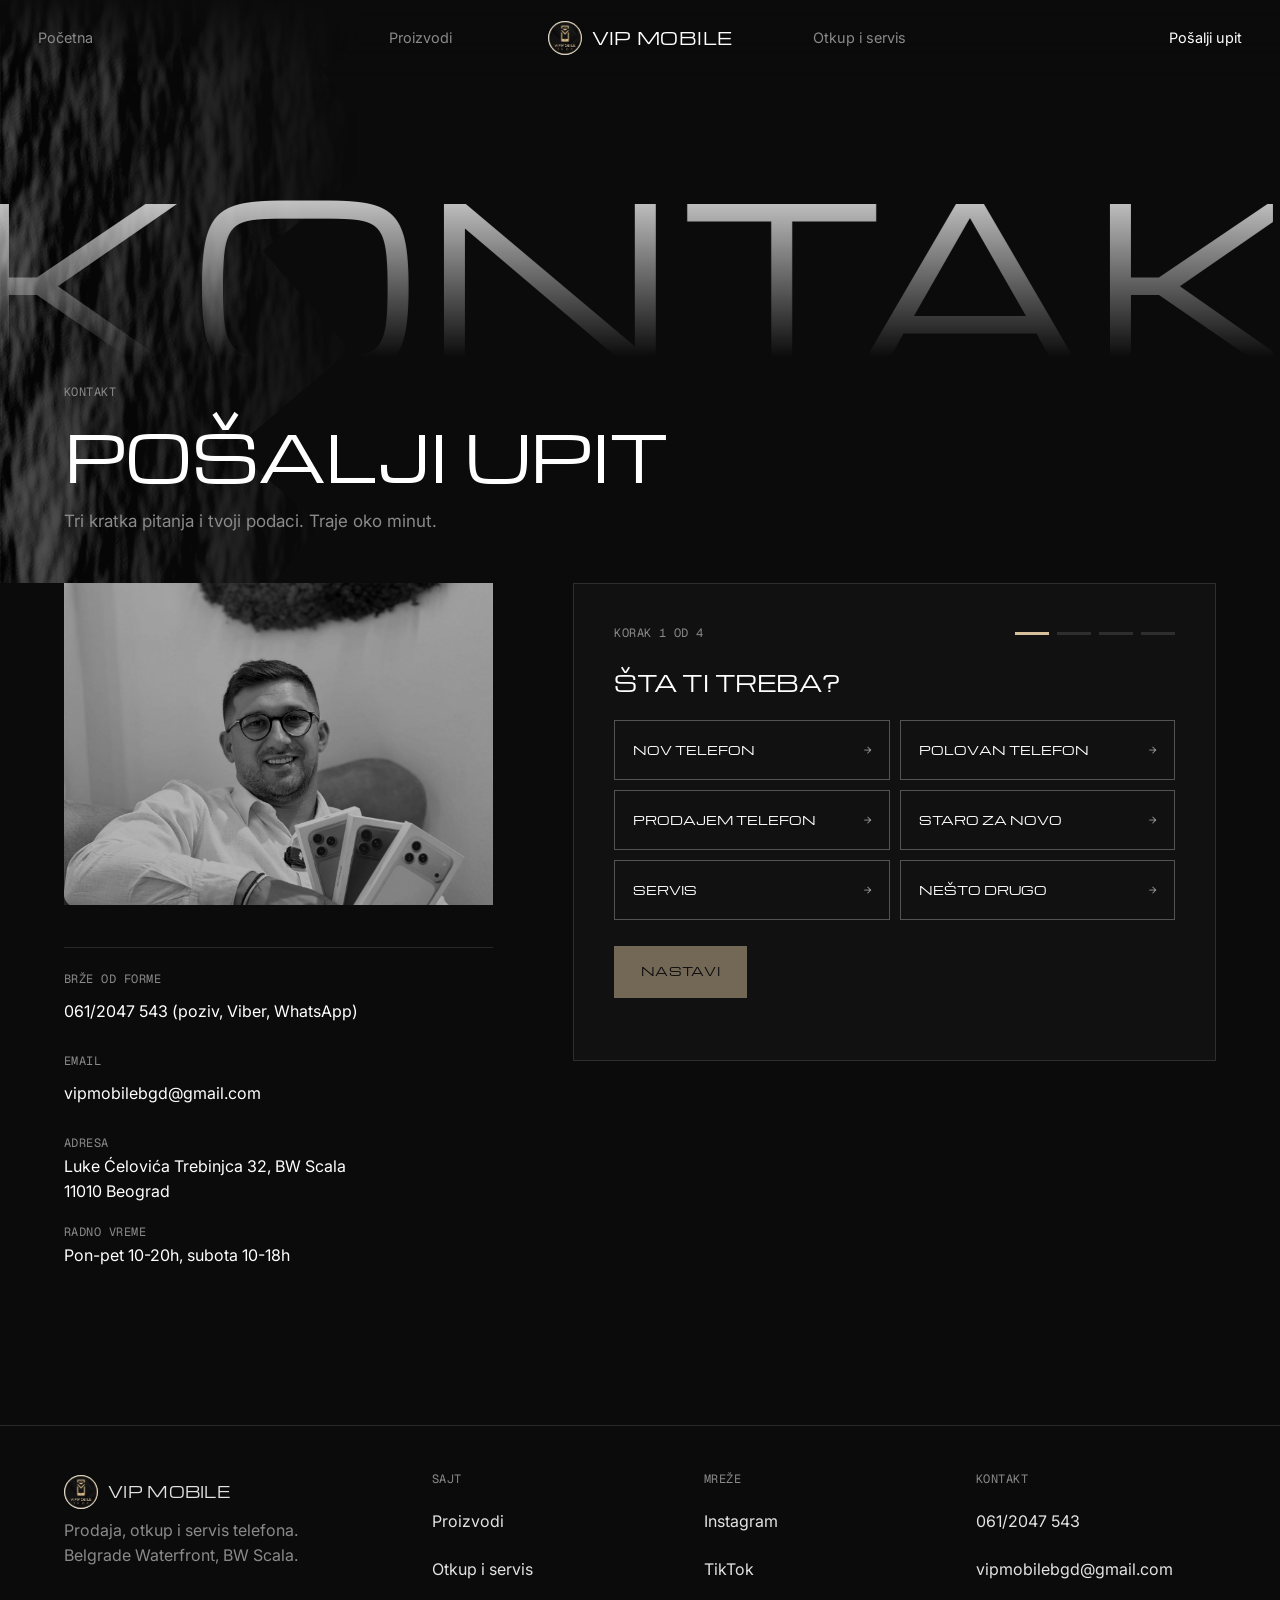
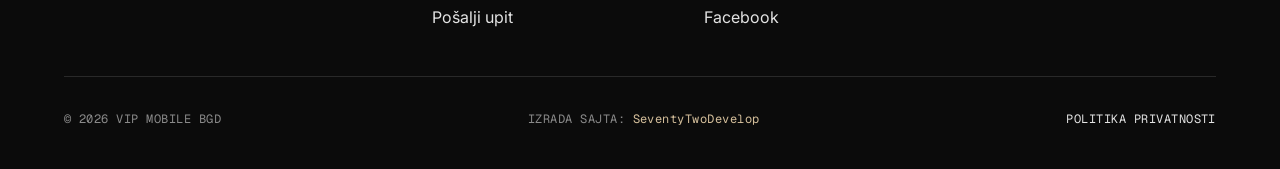
==== contact.html @ 09aeb399 "VIP Mobile BGD: demo sajt (pocetna, proizvodi, kontakt, privatnost)" ====
<!DOCTYPE html>
<html lang="sr-Latn">
<head>
  <meta charset="utf-8">
  <meta name="viewport" content="width=device-width, initial-scale=1.0">
  <title>Kontakt i upit za telefon | VIP Mobile Beograd</title>
  <meta name="description" content="Pošalji upit za kupovinu, otkup ili servis telefona u četiri kratka koraka, ili pozovi VIP Mobile na 061/2047 543. Luke Ćelovića Trebinjca 32, BW Scala.">
  <!-- Domen je privremen: zameni ga pravim domenom pre objave sajta -->
  <link rel="canonical" href="https://www.vipmobilebgd.rs/contact.html">
  <meta name="theme-color" content="#0b0b0b">
  <link rel="icon" href="images/logo.jpg">
  <link rel="preconnect" href="https://fonts.googleapis.com">
  <link rel="preconnect" href="https://fonts.gstatic.com" crossorigin>
  <link href="https://fonts.googleapis.com/css2?family=Geist+Mono&family=Inter&family=Michroma&display=swap" rel="stylesheet">
  <link rel="stylesheet" href="styles.css">
</head>
<body>
  <a class="skip" href="#sadrzaj">Preskoči na sadržaj</a>

  <header class="nav">
    <div class="nav__inner">
      <a class="nav__logo" href="index.html" aria-label="VIP Mobile, početna">
        <img src="images/logo.jpg" alt="" width="34" height="34">VIP MOBILE
      </a>
      <nav class="nav__links" aria-label="Glavna navigacija">
        <a href="index.html">Početna</a>
        <a href="proizvodi.html">Proizvodi</a>
        <a href="index.html#usluge">Otkup i servis</a>
        <a href="contact.html" aria-current="page">Pošalji upit</a>
      </nav>
      <button class="nav__toggle" type="button" aria-expanded="false" aria-controls="menu" aria-label="Otvori meni">
        <span></span><span></span><span></span>
      </button>
    </div>
  </header>

  <nav class="menu" id="menu" aria-label="Mobilni meni">
    <a href="index.html">Početna</a>
    <a href="proizvodi.html">Proizvodi</a>
    <a href="index.html#usluge">Otkup i servis</a>
    <a href="index.html#poseta">Gde smo</a>
    <a href="contact.html">Pošalji upit</a>
    <div class="menu__foot">
      <span class="mono">Pon-pet 10-20h, sub 10-18h</span>
      <a class="btn btn--gold" href="tel:+381612047543">Pozovi 061/2047 543</a>
    </div>
  </nav>

  <main id="sadrzaj">
    <section class="page-head">
      <div class="rock rock--l" data-rock="27"></div>
      <div class="ghost" data-drift="0.04" aria-hidden="true">Kontakt</div>
      <div class="wrap page-head__body">
        <p class="mono">Kontakt</p>
        <h1 class="display h-xl">Pošalji upit</h1>
        <p class="lead dim">Tri kratka pitanja i tvoji podaci. Traje oko minut.</p>
      </div>
    </section>

    <div class="wrap contact">
      <aside class="contact__side">
        <div class="contact__img">
          <img src="images/vlasnik-telefoni-kauc.jpg" alt="Vlasnik radnje VIP Mobile drži tri iPhone telefona u narandžastoj, plavoj i srebrnoj boji" width="1350" height="1800">
        </div>
        <dl class="facts" style="grid-template-columns:1fr">
          <div><dt class="mono">Brže od forme</dt><dd><a href="tel:+381612047543">061/2047 543</a> (poziv, Viber, WhatsApp)</dd></div>
          <div><dt class="mono">Email</dt><dd><a href="mailto:vipmobilebgd@gmail.com">vipmobilebgd@gmail.com</a></dd></div>
          <div><dt class="mono">Adresa</dt><dd>Luke Ćelovića Trebinjca 32, BW Scala<br>11010 Beograd</dd></div>
          <div><dt class="mono">Radno vreme</dt><dd>Pon-pet 10-20h, subota 10-18h</dd></div>
        </dl>
      </aside>

      <section class="wizard" aria-labelledby="upit-naslov">
        <h2 class="sr-only" id="upit-naslov">Forma za upit</h2>
        <div class="wizard__top">
          <span class="mono" data-step-count aria-live="polite">Korak 1 od 4</span>
          <ol class="dots" aria-hidden="true"><li></li><li></li><li></li><li></li></ol>
        </div>

        <form novalidate>
          <fieldset class="wstep is-active">
            <legend class="display h-md">Šta ti treba?</legend>
            <input type="hidden" name="service" value="">
            <div class="choices choices--2">
              <button class="choice" type="button" data-value="Kupovina novog telefona" aria-pressed="false">Nov telefon</button>
              <button class="choice" type="button" data-value="Kupovina polovnog telefona" aria-pressed="false">Polovan telefon</button>
              <button class="choice" type="button" data-value="Otkup telefona" aria-pressed="false">Prodajem telefon</button>
              <button class="choice" type="button" data-value="Zamena staro za novo" aria-pressed="false">Staro za novo</button>
              <button class="choice" type="button" data-value="Servis telefona" aria-pressed="false">Servis</button>
              <button class="choice" type="button" data-value="Drugo pitanje" aria-pressed="false">Nešto drugo</button>
            </div>
          </fieldset>

          <fieldset class="wstep">
            <legend class="display h-md">Koji telefon je u pitanju?</legend>
            <div class="field">
              <label for="model">Model ili budžet</label>
              <input id="model" name="model" type="text" maxlength="80" autocomplete="off" placeholder="npr. iPhone 18 Pro ili budžet 350 €">
            </div>
            <p class="dim">Ako nisi siguran, ostavi prazno i idi dalje.</p>
          </fieldset>

          <fieldset class="wstep">
            <legend class="display h-md">Kada ti treba?</legend>
            <input type="hidden" name="timing" value="">
            <div class="choices">
              <button class="choice" type="button" data-value="Danas ili sutra" aria-pressed="false">Danas ili sutra</button>
              <button class="choice" type="button" data-value="Ove nedelje" aria-pressed="false">Ove nedelje</button>
              <button class="choice" type="button" data-value="Samo se raspitujem" aria-pressed="false">Samo se raspitujem</button>
            </div>
          </fieldset>

          <fieldset class="wstep">
            <legend class="display h-md">Kako da ti se javimo?</legend>
            <div class="field">
              <label for="name">Ime</label>
              <input id="name" name="name" type="text" autocomplete="name" required>
              <span class="err" role="alert"></span>
            </div>
            <div class="field">
              <label for="phone">Telefon</label>
              <input id="phone" name="phone" type="tel" autocomplete="tel" inputmode="tel" required>
              <span class="err" role="alert"></span>
            </div>
            <div class="field">
              <label for="email">Email</label>
              <input id="email" name="email" type="email" autocomplete="email" required>
              <span class="err" role="alert"></span>
            </div>
            <div class="field">
              <label for="message">Poruka (nije obavezno)</label>
              <textarea id="message" name="message" maxlength="1000"></textarea>
            </div>
            <div class="hp" aria-hidden="true">
              <label for="website">Ne popunjavaj ovo polje</label>
              <input id="website" name="website" type="text" tabindex="-1" autocomplete="off">
            </div>
            <p class="dim">Podatke koristimo samo da ti odgovorimo. <a href="privacy.html">Politika privatnosti</a></p>
          </fieldset>

          <div class="wizard__nav">
            <button class="btn btn--line" type="button" data-back hidden>Nazad</button>
            <button class="btn btn--gold" type="button" data-next>Nastavi</button>
            <button class="btn btn--gold" type="submit" data-submit hidden>Pošalji upit</button>
          </div>
          <p class="wizard__msg" role="alert"></p>
        </form>

        <div class="wizard__done" tabindex="-1">
          <p class="mono mono--gold">Poslato</p>
          <p class="display h-md">Upit je stigao.</p>
          <p class="dim">Javljamo ti se u radno vreme, od ponedeljka do petka od 10 do 20h i subotom od 10 do 18h. Ako je hitno, pozovi 061/2047 543.</p>
          <a class="btn btn--line" href="proizvodi.html">Vrati se na ponudu</a>
        </div>
      </section>
    </div>
  </main>

  <footer class="footer">
    <div class="wrap">
      <div class="footer__grid">
        <div class="footer__col">
          <a class="nav__logo" href="index.html"><img src="images/logo.jpg" alt="" width="34" height="34">VIP MOBILE</a>
          <p class="dim">Prodaja, otkup i servis telefona.<br>Belgrade Waterfront, BW Scala.</p>
        </div>
        <div class="footer__col">
          <p class="mono">Sajt</p>
          <a href="proizvodi.html">Proizvodi</a>
          <a href="index.html#usluge">Otkup i servis</a>
          <a href="contact.html">Pošalji upit</a>
        </div>
        <div class="footer__col">
          <p class="mono">Mreže</p>
          <a href="https://www.instagram.com/vipmobile_bgd/" target="_blank" rel="noopener">Instagram</a>
          <a href="https://www.tiktok.com/@vip_mobile_bgd" target="_blank" rel="noopener">TikTok</a>
          <a href="https://www.facebook.com/p/VIP-Mobile-BGD-100093130002308/" target="_blank" rel="noopener">Facebook</a>
        </div>
        <div class="footer__col">
          <p class="mono">Kontakt</p>
          <a href="tel:+381612047543">061/2047 543</a>
          <a href="mailto:vipmobilebgd@gmail.com">vipmobilebgd@gmail.com</a>
        </div>
      </div>
      <div class="footer__bottom">
        <span class="mono">&copy; <span data-year>2026</span> VIP Mobile BGD</span>
        <span class="mono footer__credit">Izrada sajta: <a href="https://www.instagram.com/seventytwodevelop/" target="_blank" rel="noopener"><strong>SeventyTwoDevelop</strong></a></span>
        <a class="mono" href="privacy.html">Politika privatnosti</a>
      </div>
    </div>
  </footer>

  <script src="main.js"></script>
</body>
</html>
---- styles.css ----
/* VIP Mobile BGD
   Dizajn po uzoru na Stryde (crna podloga, široka tehno tipografija, mono oznake).
   Mobile-first: osnovni stilovi su za telefon, desktop u @media (min-width: 768px). */

:root {
  --bg: #0b0b0b;
  --bg-raise: #111111;
  --ink: #e3e3e3;
  --white: #ffffff;
  --mute: #8a8a8a;
  --line: rgba(255, 255, 255, 0.12);
  --line-strong: rgba(255, 255, 255, 0.28);
  --gold: #d6c09c; /* zlatna sa logoa, jedina CTA boja */

  --font-display: "Michroma", "Eurostile", "Arial Black", sans-serif;
  --font-body: "Inter", system-ui, -apple-system, "Segoe UI", sans-serif;
  --font-mono: "Geist Mono", ui-monospace, "SFMono-Regular", Menlo, monospace;

  --wrap: min(1160px, 90%);
  --section: 80px;
  --nav-h: 64px;
  --ease: cubic-bezier(0.22, 1, 0.36, 1);
}

*,
*::before,
*::after { box-sizing: border-box; }

html { scroll-behavior: smooth; -webkit-text-size-adjust: 100%; }

body {
  margin: 0;
  background: var(--bg);
  color: var(--ink);
  font-family: var(--font-body);
  font-size: 16px;
  line-height: 1.6;
  overflow-x: hidden;
  -webkit-font-smoothing: antialiased;
}

[hidden] { display: none !important; }
img, svg { max-width: 100%; display: block; }
a { color: inherit; }
ul, ol { margin: 0; padding: 0; list-style: none; }
h1, h2, h3, p { margin: 0; }
button { font: inherit; color: inherit; }

::selection { background: var(--gold); color: var(--bg); }

:focus-visible { outline: 2px solid var(--gold); outline-offset: 3px; }

.wrap { width: var(--wrap); margin-inline: auto; }

.sr-only {
  position: absolute; width: 1px; height: 1px; overflow: hidden;
  clip: rect(0 0 0 0); white-space: nowrap;
}

.skip {
  position: absolute; left: 12px; top: -80px; z-index: 200;
  background: var(--gold); color: var(--bg); padding: 12px 16px; text-decoration: none;
}
.skip:focus { top: 12px; }

/* ---------- Tipografija ---------- */

.display {
  font-family: var(--font-display);
  font-weight: 400;
  text-transform: uppercase;
  color: var(--white);
  line-height: 1.12;
  letter-spacing: -0.01em;
}

.h-xl { font-size: clamp(1.7rem, 5.4vw, 4rem); }
.h-lg { font-size: clamp(1.45rem, 3.6vw, 2.7rem); }
.h-md { font-size: clamp(1.05rem, 1.9vw, 1.4rem); line-height: 1.3; }
.h-sm { font-size: 0.95rem; line-height: 1.35; }

.mono {
  font-family: var(--font-mono);
  font-size: 0.75rem;
  line-height: 1.5;
  letter-spacing: 0.04em;
  text-transform: uppercase;
  color: var(--mute);
}
.mono--ink { color: var(--ink); }
.mono--gold { color: var(--gold); }

.lead { font-size: 1.0625rem; color: var(--ink); max-width: 46ch; }
.dim { color: var(--mute); }

/* Ogromna reč u pozadini sekcije */
.ghost {
  font-family: var(--font-display);
  font-size: clamp(3.4rem, 17.5vw, 15.5rem);
  line-height: 0.9;
  text-transform: uppercase;
  white-space: nowrap;
  color: transparent;
  background: linear-gradient(180deg, #e3e3e3 0%, rgba(227, 227, 227, 0.5) 45%, rgba(227, 227, 227, 0) 92%);
  -webkit-background-clip: text;
  background-clip: text;
  user-select: none;
  pointer-events: none;
  will-change: transform;
}

/* ---------- Dugmad ---------- */

.btn {
  display: inline-flex; align-items: center; justify-content: center; gap: 14px;
  min-height: 52px; padding: 0 26px;
  font-family: var(--font-display); font-size: 0.72rem; text-transform: uppercase; letter-spacing: 0.02em;
  text-decoration: none; border: 1px solid transparent; border-radius: 0; cursor: pointer;
  transition: background-color 0.25s, color 0.25s, border-color 0.25s;
}
.btn--gold { background: var(--gold); color: var(--bg); }
.btn--gold:hover { background: var(--white); }
.btn--line { border-color: var(--line-strong); color: var(--white); background: transparent; }
.btn--line:hover { border-color: var(--white); background: var(--white); color: var(--bg); }
.btn[disabled] { opacity: 0.5; cursor: not-allowed; }

/* Dugme sa strelicom u posebnoj ćeliji, kao u uzoru */
.btn-split {
  display: inline-grid; grid-template-columns: 56px auto; align-items: stretch;
  min-height: 56px; text-decoration: none; border: 1px solid var(--line-strong);
}
.btn-split__arrow {
  display: grid; place-items: center; color: var(--white); overflow: hidden;
  font-family: var(--font-mono); font-size: 1rem;
}
.btn-split__arrow span { display: block; transition: transform 0.35s var(--ease); }
.btn-split__label {
  display: flex; align-items: center; padding: 0 28px; background: var(--white); color: var(--bg);
  font-family: var(--font-display); font-size: 0.72rem; text-transform: uppercase;
  transition: background-color 0.25s;
}
.btn-split:hover .btn-split__arrow span { transform: translateX(6px); }
.btn-split:hover .btn-split__label { background: var(--gold); }

/* ---------- Navigacija ---------- */

.nav {
  position: fixed; inset: 0 0 auto 0; z-index: 100; height: var(--nav-h);
  background: linear-gradient(180deg, rgba(11, 11, 11, 0.92), rgba(11, 11, 11, 0));
  transition: background-color 0.3s;
}
.nav.is-solid { background: rgba(11, 11, 11, 0.94); border-bottom: 1px solid var(--line); }
.nav__inner {
  width: min(1400px, 94%); height: 100%; margin-inline: auto;
  display: flex; align-items: center; justify-content: space-between;
}
.nav__logo {
  display: inline-flex; align-items: center; gap: 10px; text-decoration: none;
  font-family: var(--font-display); font-size: 0.95rem; color: var(--white); letter-spacing: 0.02em;
  min-height: 44px;
}
.nav__logo img { width: 34px; height: 34px; border-radius: 50%; }
.nav__links { display: none; }
.nav__toggle {
  width: 48px; height: 48px; background: none; border: 0; padding: 0; cursor: pointer;
  display: grid; place-content: center; gap: 6px;
}
.nav__toggle span { display: block; width: 26px; height: 2px; background: var(--white); transition: transform 0.3s var(--ease), opacity 0.2s; }
.nav__toggle[aria-expanded="true"] span:nth-child(1) { transform: translateY(8px) rotate(45deg); }
.nav__toggle[aria-expanded="true"] span:nth-child(2) { opacity: 0; }
.nav__toggle[aria-expanded="true"] span:nth-child(3) { transform: translateY(-8px) rotate(-45deg); }

.menu {
  position: fixed; inset: var(--nav-h) 0 0 0; z-index: 99; background: var(--bg);
  padding: 24px 5% 40px; display: flex; flex-direction: column; overflow-y: auto;
  visibility: hidden; opacity: 0; transform: translateY(-12px);
  transition: opacity 0.3s, transform 0.3s var(--ease), visibility 0s 0.3s;
}
.menu.is-open { visibility: visible; opacity: 1; transform: none; transition-delay: 0s; }
.menu a {
  display: flex; align-items: center; justify-content: space-between; min-height: 64px;
  border-bottom: 1px solid var(--line); text-decoration: none;
  font-family: var(--font-display); font-size: 1.05rem; text-transform: uppercase; color: var(--white);
}
.menu a::after { content: "\2192"; font-family: var(--font-mono); color: var(--mute); }
.menu__foot { margin-top: auto; padding-top: 32px; display: grid; gap: 10px; }
.menu a.btn { justify-content: center; border-bottom: 0; font-size: 0.8rem; color: var(--bg); white-space: nowrap; }
.menu a.btn::after { content: none; }
body.menu-open { overflow: hidden; }

/* ---------- Kamen i zrno (generisano SVG filterom, bez fotografija) ---------- */

.defs { position: absolute; width: 0; height: 0; }

.rock { position: absolute; top: 0; bottom: 0; width: 38%; pointer-events: none; opacity: 0.6; z-index: -1; }
.rock svg { width: 100%; height: 100%; }
.rock--l { left: 0; -webkit-mask-image: linear-gradient(90deg, #000 0%, transparent 74%); mask-image: linear-gradient(90deg, #000 0%, transparent 74%); }
.rock--r { right: 0; transform: scaleX(-1); -webkit-mask-image: linear-gradient(90deg, #000 0%, transparent 74%); mask-image: linear-gradient(90deg, #000 0%, transparent 74%); }

.ridge { position: absolute; left: 0; right: 0; bottom: -1px; height: 34%; pointer-events: none; }
.ridge svg { width: 100%; height: 100%; }

.fade-b::after {
  content: ""; position: absolute; left: 0; right: 0; bottom: 0; height: 30%;
  background: linear-gradient(180deg, transparent, var(--bg)); pointer-events: none;
}

/* ---------- Telefon (fotografija proizvoda sa providnom pozadinom) ---------- */

.phone img { width: 100%; height: auto; filter: drop-shadow(0 40px 60px rgba(0, 0, 0, 0.7)); }

/* ---------- Hero ---------- */

.hero {
  position: relative; min-height: 100svh; padding: calc(var(--nav-h) + 28px) 0 48px;
  display: flex; flex-direction: column; overflow: hidden; isolation: isolate;
}
.hero__ghost { position: absolute; left: 50%; top: 21%; transform: translateX(-50%); z-index: -1; }
.hero__ghost .ghost { font-size: clamp(2.4rem, 10.5vw, 9.5rem); }
.hero .btn { white-space: nowrap; }
.hero__phone { width: min(58vw, 250px); margin: 8px auto 28px; will-change: transform; }
.hero__body { margin-top: auto; padding-top: 28px; display: grid; gap: 22px; position: relative; z-index: 2; }
.hero__title { max-width: 16ch; }
.hero__copy { display: grid; gap: 14px; }
.hero__cta { display: grid; gap: 12px; }
.hero__meta { display: grid; grid-template-columns: 1fr 1fr; gap: 18px 16px; padding-top: 22px; border-top: 1px solid var(--line); }
.hero__meta li:last-child { grid-column: 1 / -1; }

/* ---------- Sekcije ---------- */

.section { position: relative; padding: var(--section) 0; }
.section__head { display: grid; gap: 18px; margin-bottom: 44px; }
.rule { border: 0; border-top: 1px solid var(--line); margin: 0; }

/* O nama: tekst koji se pali reč po reč */
.manifest { overflow: hidden; }
.manifest__text {
  font-family: var(--font-display); text-transform: uppercase; color: var(--white);
  font-size: clamp(1.02rem, 2.5vw, 1.9rem); line-height: 1.45; text-align: center;
  max-width: 30ch; margin: 22px auto 40px;
}
.manifest__text .w { opacity: 0.2; transition: opacity 0.35s linear; }
.manifest__text .w.on { opacity: 1; }
.manifest__cta { display: flex; justify-content: center; }
.manifest .mono { text-align: center; }

/* ---------- Ponuda ---------- */

.catalog { overflow: hidden; }
.catalog__ghost { margin: 0 0 -0.16em -2%; }
.catalog__grid { display: grid; gap: 40px; }
.catalog__stage { display: none; }

.rows { border-top: 1px solid var(--line); }
.row { border-bottom: 1px solid var(--line); }
.row a {
  display: grid; grid-template-columns: 34px 1fr auto; grid-template-areas: "art name go" "art spec go" "art price go";
  grid-template-columns: 56px 1fr auto;
  column-gap: 16px; align-items: center; padding: 18px 0; min-height: 72px; text-decoration: none;
  transition: padding 0.35s var(--ease), background-color 0.3s;
}
.row__n { display: none; }
.row__art { grid-area: art; width: 56px; height: 64px; display: grid; place-items: center; }
.row__art img { max-height: 64px; width: auto; max-width: 100%; }
.row__name { grid-area: name; font-family: var(--font-display); font-size: 0.86rem; text-transform: uppercase; color: var(--white); line-height: 1.3; }
.row__spec { grid-area: spec; }
.row__price { grid-area: price; font-family: var(--font-mono); font-size: 0.9rem; color: var(--gold); margin-top: 4px; }
.row__go { grid-area: go; font-family: var(--font-mono); color: var(--mute); transition: transform 0.35s var(--ease), color 0.3s; }
.row a:hover .row__go, .row a:focus-visible .row__go { transform: translateX(6px); color: var(--white); }
.row.is-hidden { display: none; }

.catalog__foot { margin-top: 36px; display: grid; gap: 18px; }
.note { font-size: 0.95rem; color: var(--mute); max-width: 56ch; }

/* ---------- Radnja: fotografija preko cele širine ---------- */

.shop { position: relative; min-height: 92svh; display: flex; align-items: flex-end; padding: 0 0 56px; overflow: hidden; isolation: isolate; }
.shop__img { position: absolute; inset: 0; width: 100%; height: 100%; object-fit: cover; object-position: 50% 22%; z-index: -2; filter: grayscale(1) contrast(1.08) brightness(0.62); }
.shop::before { content: ""; position: absolute; inset: 0; z-index: -1; background: linear-gradient(180deg, var(--bg) 0%, rgba(11, 11, 11, 0) 22%, rgba(11, 11, 11, 0.1) 50%, rgba(11, 11, 11, 0.95) 100%); }
.shop__inner { display: grid; gap: 28px; }
.shop__card { background: var(--white); color: var(--bg); padding: 22px; display: grid; gap: 10px; max-width: 340px; }
.shop__card .display { color: var(--bg); }
.shop__card p { font-size: 0.95rem; color: #333; }
.shop__card a {
  display: flex; justify-content: space-between; align-items: center; min-height: 48px; margin-top: 6px; padding: 0 16px;
  background: var(--bg); color: var(--white); text-decoration: none;
  font-family: var(--font-display); font-size: 0.68rem; text-transform: uppercase;
}
.shop__card a:hover { background: #2a2a2a; }

/* ---------- Koraci ---------- */

.steps { overflow: hidden; isolation: isolate; }
.steps .rock { opacity: 0.5; width: 30%; }
.steps__track { display: grid; gap: 0; border-top: 1px solid var(--line); position: relative; }
.step { display: grid; grid-template-columns: 96px 1fr; gap: 20px; padding: 28px 0; border-bottom: 1px solid var(--line); align-items: start; }
.step__media { aspect-ratio: 3 / 4; overflow: hidden; background: var(--bg-raise); display: grid; place-items: center; }
.step__media img { width: 100%; height: 100%; object-fit: cover; filter: grayscale(1) contrast(1.05) brightness(0.8); transition: filter 0.5s; }
.step:hover .step__media img { filter: none; }
.step__media--phone { background: radial-gradient(60% 55% at 50% 45%, rgba(255, 255, 255, 0.1), transparent 72%), var(--bg-raise); }
.step__media--phone img { width: 100%; height: 100%; padding: 8%; object-fit: contain; }
.step__n { font-family: var(--font-display); font-size: 1.3rem; color: var(--white); }
.step__body { display: grid; gap: 12px; }
.step__body p { color: var(--mute); font-size: 0.98rem; }

/* ---------- Traka sa modelima ---------- */

.marquee { overflow: hidden; border-block: 1px solid var(--line); padding: 22px 0; }
.marquee__track { display: flex; width: max-content; animation: slide 38s linear infinite; }
.marquee__track span { font-family: var(--font-display); font-size: 0.82rem; text-transform: uppercase; color: var(--mute); padding: 0 26px; white-space: nowrap; }
.marquee__track span::after { content: "/"; margin-left: 52px; color: var(--line-strong); }
@keyframes slide { to { transform: translateX(-50%); } }

/* ---------- Usluge: mreža sa tankim linijama ---------- */

.services { overflow: hidden; }
.grid6 { display: grid; border-top: 1px solid var(--line); border-left: 1px solid var(--line); background: rgba(11, 11, 11, 0.72); position: relative; }
.cell { padding: 26px 22px 34px; border-right: 1px solid var(--line); border-bottom: 1px solid var(--line); display: grid; gap: 14px; align-content: start; transition: background-color 0.35s; }
.cell:hover { background: rgba(255, 255, 255, 0.04); }
.cell__n { font-family: var(--font-display); font-size: 0.9rem; color: var(--mute); margin-bottom: 22px; }
.cell p { color: var(--mute); font-size: 0.98rem; }

/* ---------- Brojke ---------- */

.proof__grid { display: grid; gap: 36px; }
.proof__big { font-family: var(--font-display); font-size: clamp(5rem, 22vw, 13rem); line-height: 0.9; color: var(--white); }
.proof__list { border-top: 1px solid var(--line); }
.proof__list li { display: flex; justify-content: space-between; align-items: baseline; gap: 16px; padding: 18px 0; border-bottom: 1px solid var(--line); }
.proof__list strong { font-family: var(--font-display); font-weight: 400; font-size: 1.15rem; color: var(--white); }
.proof__img { aspect-ratio: 4 / 5; overflow: hidden; }
.proof__img img { width: 100%; height: 100%; object-fit: cover; object-position: 50% 30%; filter: grayscale(1) contrast(1.05) brightness(0.85); }

/* ---------- Poseta ---------- */

.visit { overflow: hidden; padding-bottom: 0; isolation: isolate; }
.visit__ghost { text-align: center; margin-bottom: -0.2em; }
.visit__grid { display: grid; gap: 40px; position: relative; z-index: 2; }
.visit__phone { width: min(58vw, 250px); margin-inline: auto; }
.visit__info { display: grid; gap: 26px; }
.facts { display: grid; gap: 18px; border-top: 1px solid var(--line); padding-top: 22px; }
.facts dt { margin-bottom: 2px; }
.facts dd { margin: 0; color: var(--white); }
.facts a { text-decoration: none; display: inline-flex; align-items: center; min-height: 44px; }
.facts a:hover { color: var(--gold); }
.visit__cta { display: grid; gap: 12px; }
.visit .ridge { position: relative; height: 180px; margin-top: 40px; }

/* ---------- Footer ---------- */

.footer { border-top: 1px solid var(--line); padding: 44px 0 28px; }
.footer__grid { display: grid; gap: 32px; }
.footer__col { display: grid; gap: 4px; align-content: start; }
.footer__col .mono { margin-bottom: 8px; }
.footer a { text-decoration: none; display: inline-flex; align-items: center; min-height: 44px; color: var(--ink); }
.footer a:hover { color: var(--gold); }
.footer__bottom { margin-top: 36px; padding-top: 20px; border-top: 1px solid var(--line); display: flex; flex-wrap: wrap; gap: 8px 24px; justify-content: space-between; align-items: center; }

.footer__credit strong { font-weight: 400; color: var(--gold); text-transform: none; }
.footer__credit a:hover strong { color: var(--white); }

/* ---------- Podstrane ---------- */

.page-head { position: relative; padding: calc(var(--nav-h) + 56px) 0 48px; overflow: hidden; isolation: isolate; }
.page-head .ghost { margin: 0 0 0.04em -2%; }
.page-head__body { display: grid; gap: 18px; position: relative; }

/* Proizvodi */
.filters { display: flex; flex-wrap: wrap; gap: 10px; margin-bottom: 36px; }
.chip {
  min-height: 46px; padding: 0 18px; background: transparent; border: 1px solid var(--line-strong); cursor: pointer;
  font-family: var(--font-mono); font-size: 0.78rem; text-transform: uppercase; letter-spacing: 0.04em; color: var(--ink);
  transition: background-color 0.25s, color 0.25s, border-color 0.25s;
}
.chip:hover { border-color: var(--white); }
.chip[aria-pressed="true"] { background: var(--white); color: var(--bg); border-color: var(--white); }

.group { padding: 56px 0; border-top: 1px solid var(--line); display: grid; gap: 28px; }
.group.is-hidden { display: none; }
.group__side { display: grid; gap: 16px; align-content: start; }
.group__img { aspect-ratio: 4 / 5; overflow: hidden; max-width: 420px; }
.group__img img { width: 100%; height: 100%; object-fit: cover; filter: grayscale(1) contrast(1.05) brightness(0.85); transition: filter 0.5s; }
.group__img:hover img { filter: none; }
.swatches { display: flex; flex-wrap: wrap; gap: 8px 14px; margin-top: 6px; }
.swatches span { display: inline-flex; align-items: center; gap: 8px; }
.swatches i { width: 12px; height: 12px; border-radius: 50%; border: 1px solid var(--line-strong); display: inline-block; }

.extras { display: grid; gap: 0; border-top: 1px solid var(--line); }
.extras li { padding: 20px 0; border-bottom: 1px solid var(--line); display: grid; gap: 6px; }
.extras p { color: var(--mute); }

/* Kontakt i forma u koracima */
.contact { display: grid; gap: 48px; padding-bottom: var(--section); }
.contact__side { display: grid; gap: 26px; align-content: start; }
.contact .wizard { order: -1; } /* na telefonu forma ide prva */
.contact__img { aspect-ratio: 4 / 3; overflow: hidden; }
.contact__img img { width: 100%; height: 100%; object-fit: cover; object-position: 50% 28%; filter: grayscale(1) contrast(1.05) brightness(0.8); }

.wizard { border: 1px solid var(--line); background: var(--bg-raise); padding: 24px 20px 28px; }
.wizard__top { display: flex; justify-content: space-between; align-items: center; gap: 16px; margin-bottom: 26px; }
.dots { display: flex; gap: 8px; }
.dots li { width: 34px; height: 3px; background: var(--line); transition: background-color 0.3s; }
.dots li.is-done { background: var(--gold); }
.wstep { display: none; border: 0; padding: 0; margin: 0; min-width: 0; }
.wstep.is-active { display: block; animation: stepin 0.4s var(--ease); }
@keyframes stepin { from { opacity: 0; transform: translateY(10px); } }
.wstep legend { padding: 0; margin-bottom: 22px; }
.choices { display: grid; gap: 10px; }
.choice {
  display: flex; justify-content: space-between; align-items: center; gap: 16px; width: 100%; min-height: 60px; padding: 12px 18px;
  background: transparent; border: 1px solid var(--line-strong); text-align: left; cursor: pointer;
  font-family: var(--font-display); font-size: 0.78rem; text-transform: uppercase; color: var(--white);
  transition: background-color 0.2s, border-color 0.2s, color 0.2s;
}
.choice::after { content: "\2192"; font-family: var(--font-mono); color: var(--mute); }
.choice:hover { border-color: var(--white); }
.choice[aria-pressed="true"] { background: var(--white); color: var(--bg); border-color: var(--white); }
.field { display: grid; gap: 8px; margin-bottom: 18px; }
.field label { font-family: var(--font-mono); font-size: 0.75rem; text-transform: uppercase; letter-spacing: 0.04em; color: var(--mute); }
.field input, .field textarea {
  width: 100%; min-height: 52px; padding: 12px 14px; background: var(--bg); color: var(--white);
  border: 1px solid var(--line-strong); border-radius: 0; font: inherit; font-size: 1rem;
}
.field textarea { min-height: 120px; resize: vertical; }
.field input:focus, .field textarea:focus { outline: none; border-color: var(--gold); }
.field .err { color: #ff9b8f; font-size: 0.9rem; min-height: 0; }
.wizard__nav { display: flex; gap: 12px; margin-top: 26px; flex-wrap: wrap; }
.wizard__nav .btn { flex: 1 1 140px; }
.wizard__msg { margin-top: 18px; color: #ff9b8f; }
.wizard__done { display: none; gap: 16px; padding: 12px 0; }
.wizard.is-sent .wizard__done { display: grid; }
.wizard.is-sent form, .wizard.is-sent .wizard__top { display: none; }
.hp { position: absolute; left: -9999px; }

/* Politika privatnosti */
.prose { max-width: 68ch; padding-bottom: var(--section); display: grid; gap: 18px; }
.prose h2 { margin-top: 28px; }
.prose p, .prose li { color: var(--ink); }
.prose ul { list-style: square; padding-left: 20px; display: grid; gap: 8px; }
.prose a { color: var(--gold); }

/* ---------- Pojavljivanje pri skrolu (samo kad JS radi) ---------- */

.js [data-appear] { opacity: 0; transform: translateY(26px); transition: opacity 0.9s var(--ease), transform 0.9s var(--ease); }
.js [data-appear].in { opacity: 1; transform: none; }

@media (prefers-reduced-motion: reduce) {
  html { scroll-behavior: auto; }
  .js [data-appear] { opacity: 1; transform: none; transition: none; }
  .marquee__track { animation: none; }
  .manifest__text .w { opacity: 1; }
}

/* ================= Desktop ================= */

@media (min-width: 768px) {
  :root { --section: 140px; --nav-h: 76px; }

  .nav__toggle, .menu { display: none; }
  .nav__inner { display: grid; grid-template-columns: 1fr 1fr auto 1fr 1fr; }
  .nav__links { display: contents; }
  .nav__links a {
    display: inline-flex; align-items: center; min-height: 44px; text-decoration: none; justify-self: center;
    font-size: 0.9rem; color: var(--mute); transition: color 0.25s;
  }
  .nav__links a:first-child { justify-self: start; }
  .nav__links a:last-child { justify-self: end; color: var(--gold); }
  .nav__links a:hover, .nav__links a[aria-current="page"] { color: var(--white); }
  .nav .nav__logo { grid-column: 3; grid-row: 1; justify-self: center; font-size: 1.05rem; }

  .hero { padding-bottom: 56px; }
  .hero__ghost { top: 17%; }
  /* Širina slike se računa i iz visine prozora, da telefon nikad ne uđe u donji red sa podacima */
  .hero { --hp: clamp(180px, min(26vw, calc((100svh - 310px) / 1.21)), 400px); }
  .hero__phone { position: absolute; left: 50%; top: calc(var(--nav-h) + 3svh); width: var(--hp); margin: 0 0 0 calc(var(--hp) / -2); }
  /* Srednja kolona ostaje prazna: tu stoji telefon */
  .hero__body { grid-template-columns: 1fr var(--hp) 1fr; align-items: end; column-gap: 4%; }
  .hero__title { grid-column: 1; font-size: clamp(1.4rem, 2.9vw, 2.6rem); max-width: none; overflow-wrap: break-word; }
  .hero__copy { grid-column: 3; grid-row: 1 / span 2; align-self: end; }
  .hero__cta { grid-column: 1; display: flex; flex-wrap: wrap; }
  .hero__meta { grid-column: 1 / -1; grid-template-columns: repeat(3, 1fr); }
  .hero__meta li:last-child { grid-column: auto; }
  .hero__meta li:nth-child(2) { text-align: center; }
  .hero__meta li:nth-child(3) { text-align: right; }

  .section__head { grid-template-columns: 1fr 1fr; align-items: end; column-gap: 8%; margin-bottom: 64px; }
  .section__head .mono { grid-column: 1 / -1; }

  .manifest__text { margin: 28px auto 56px; }

  .catalog__grid { grid-template-columns: 0.8fr 1.2fr; column-gap: 7%; align-items: start; }
  .catalog__stage {
    display: grid; position: sticky; top: calc(var(--nav-h) + 24px); gap: 22px; justify-items: center;
    padding: 36px 0; border: 1px solid var(--line); background: radial-gradient(60% 50% at 50% 40%, rgba(255, 255, 255, 0.07), transparent 70%);
  }
  .catalog__stage .phone { width: 78%; height: 340px; display: grid; place-items: center; }
  .catalog__stage .phone img { width: auto; max-width: 100%; max-height: 100%; }
  .catalog__stage .mono { text-align: center; }

  .row a { grid-template-columns: 44px 1fr auto 28px; grid-template-areas: "n name price go" "n spec price go"; padding: 22px 0; column-gap: 20px; row-gap: 6px; }
  .row a:hover, .row a:focus-visible, .row.is-active a { padding-left: 14px; background: rgba(255, 255, 255, 0.03); }
  .row__n { display: block; grid-area: n; }
  .row__art { display: none; }
  .row__name { font-size: 0.92rem; }
  .row__price { margin-top: 0; text-align: right; white-space: nowrap; }
  .catalog__foot { grid-template-columns: 1fr auto; align-items: center; }

  .shop { padding-bottom: 88px; }
  .shop__img { object-position: 50% 18%; }
  .shop__inner { grid-template-columns: 1.4fr auto; align-items: end; }

  .steps__track { grid-template-columns: repeat(3, 1fr); border-left: 1px solid var(--line); }
  .step { grid-template-columns: 1fr; padding: 0; border-right: 1px solid var(--line); gap: 0; }
  .step__media { aspect-ratio: 4 / 3.4; }
  .step__body { padding: 28px 26px 40px; gap: 14px; }
  .step:nth-child(2) { margin-top: 0; }

  .grid6 { grid-template-columns: repeat(3, 1fr); }
  .cell { padding: 34px 30px 56px; min-height: 260px; }

  .proof__grid { grid-template-columns: 1.1fr 0.9fr; column-gap: 8%; align-items: end; }
  .proof__img { grid-row: 1 / span 2; grid-column: 2; }

  .visit__grid { grid-template-columns: 0.9fr 1.1fr; align-items: center; column-gap: 6%; }
  .visit__phone { width: min(100%, 360px); }
  .visit__cta { grid-template-columns: auto auto auto; justify-content: start; }
  .visit .ridge { height: 260px; }
  .facts { grid-template-columns: repeat(auto-fit, minmax(190px, 1fr)); }

  .footer__grid { grid-template-columns: 1.4fr 1fr 1fr 1fr; }

  .page-head { padding-top: calc(var(--nav-h) + 96px); }
  .group { grid-template-columns: 0.75fr 1.25fr; column-gap: 7%; padding: 88px 0; }
  .group__side { position: sticky; top: calc(var(--nav-h) + 24px); }
  .group .row a { grid-template-columns: 36px 64px 1fr auto 28px; grid-template-areas: "n art name price go" "n art spec price go"; }
  .group .row__art { display: grid; width: 64px; height: 76px; }
  .group .row__art img { max-height: 76px; }
  .extras { grid-template-columns: repeat(3, 1fr); border-left: 1px solid var(--line); }
  .extras li { padding: 28px 26px 40px; border-right: 1px solid var(--line); }

  .contact { grid-template-columns: 0.8fr 1.2fr; column-gap: 7%; align-items: start; }
  .contact .wizard { order: 0; }
  .contact__side { position: sticky; top: calc(var(--nav-h) + 24px); }
  .wizard { padding: 40px 40px 44px; }
  .choices--2 { grid-template-columns: 1fr 1fr; }
  .wizard__nav .btn { flex: 0 0 auto; }
}
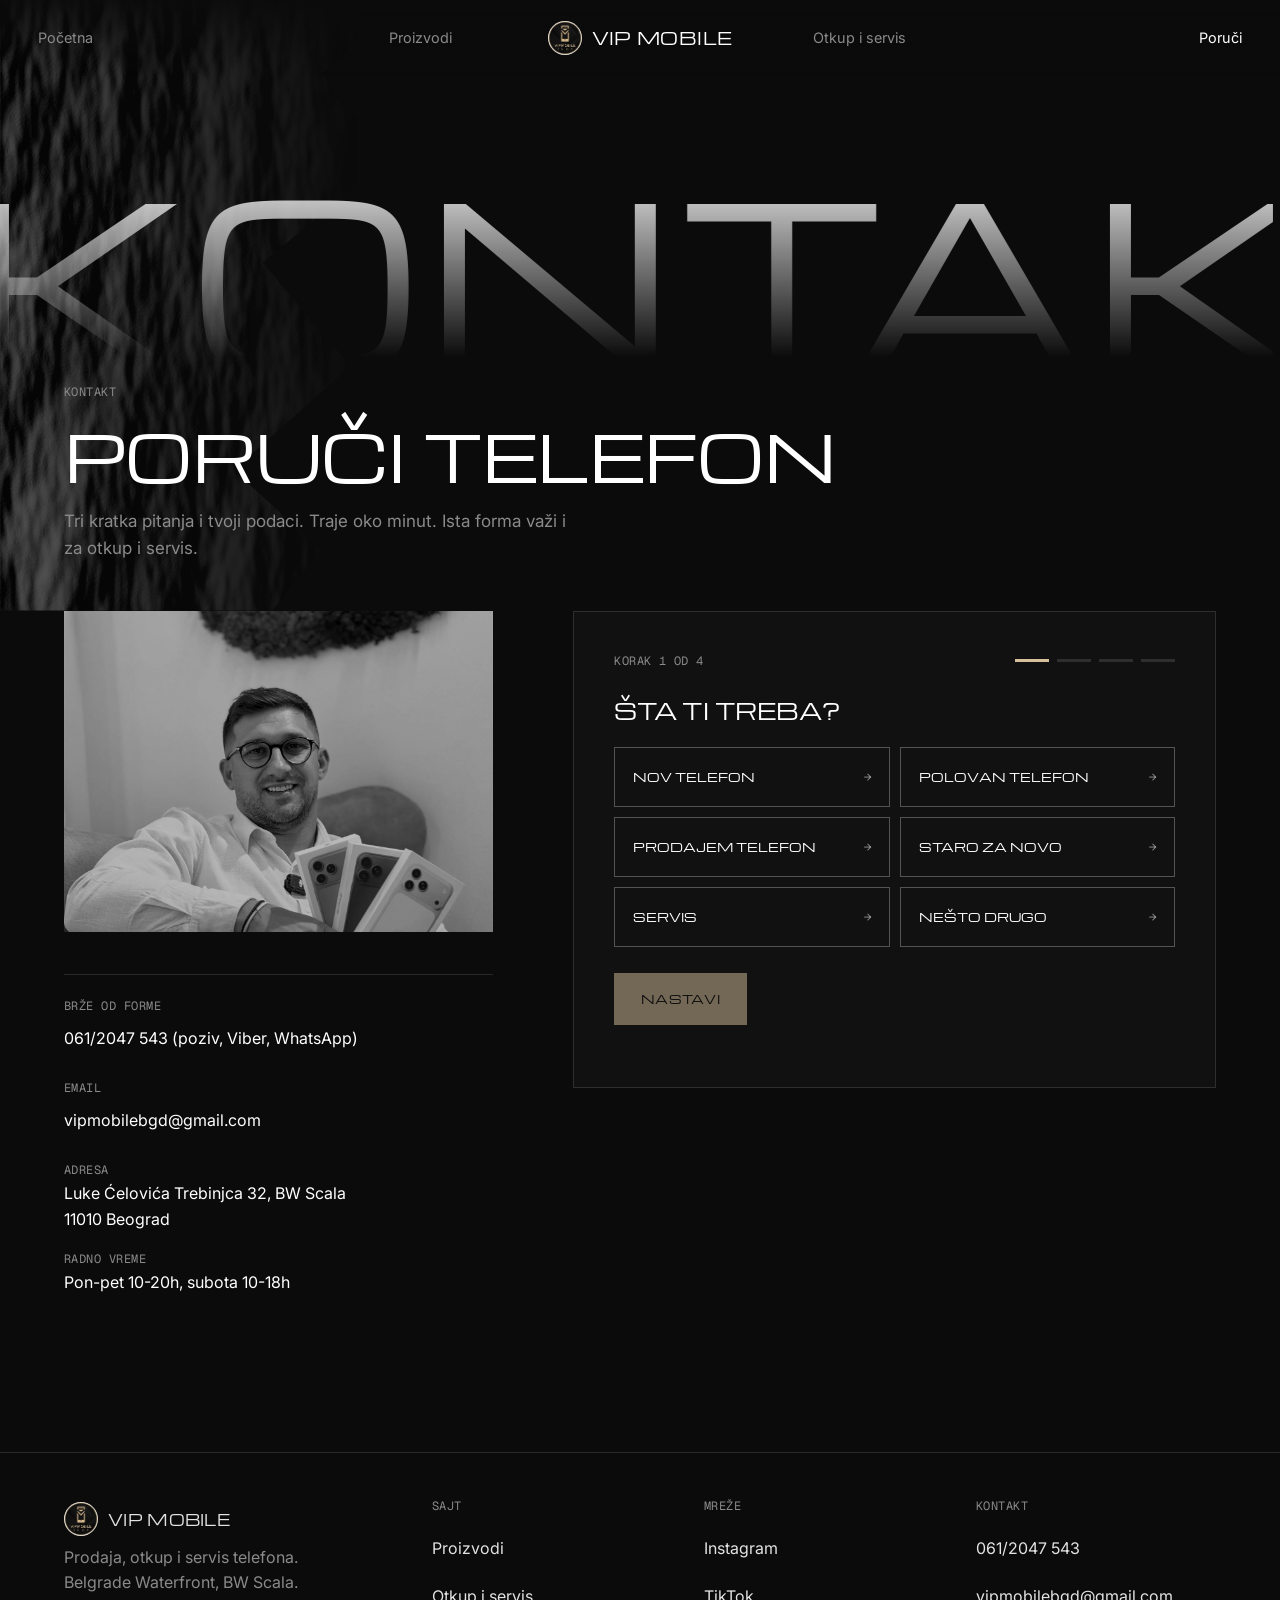
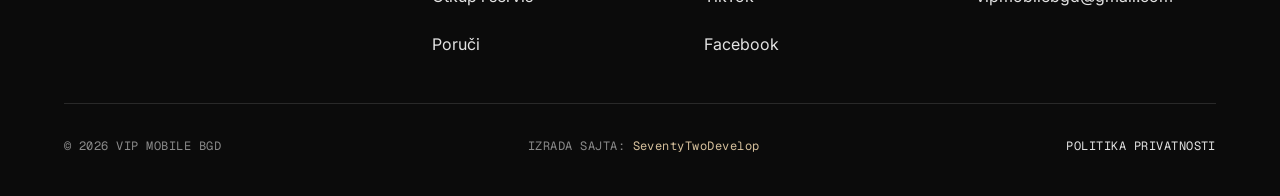
==== commit bf5a9838: "Telefon: pregledniji raspored i traka na dnu; porucivanje sa karticom modela, WhatsApp i Viber" ====
--- a/contact.html
+++ b/contact.html
@@ -5,8 +5,8 @@
   <meta name="viewport" content="width=device-width, initial-scale=1.0">
   <title>Kontakt i upit za telefon | VIP Mobile Beograd</title>
   <meta name="description" content="Pošalji upit za kupovinu, otkup ili servis telefona u četiri kratka koraka, ili pozovi VIP Mobile na 061/2047 543. Luke Ćelovića Trebinjca 32, BW Scala.">
-  <!-- Domen je privremen: zameni ga pravim domenom pre objave sajta -->
-  <link rel="canonical" href="https://www.vipmobilebgd.rs/contact.html">
+  <!-- Demo adresa na Vercelu: zameni je pravim domenom kad ga kupis -->
+  <link rel="canonical" href="https://vipmobilebgd.vercel.app/contact.html">
   <meta name="theme-color" content="#0b0b0b">
   <link rel="icon" href="images/logo.jpg">
   <link rel="preconnect" href="https://fonts.googleapis.com">
@@ -26,7 +26,7 @@
         <a href="index.html">Početna</a>
         <a href="proizvodi.html">Proizvodi</a>
         <a href="index.html#usluge">Otkup i servis</a>
-        <a href="contact.html" aria-current="page">Pošalji upit</a>
+        <a href="contact.html" aria-current="page">Poruči</a>
       </nav>
       <button class="nav__toggle" type="button" aria-expanded="false" aria-controls="menu" aria-label="Otvori meni">
         <span></span><span></span><span></span>
@@ -39,7 +39,7 @@
     <a href="proizvodi.html">Proizvodi</a>
     <a href="index.html#usluge">Otkup i servis</a>
     <a href="index.html#poseta">Gde smo</a>
-    <a href="contact.html">Pošalji upit</a>
+    <a href="contact.html">Poruči</a>
     <div class="menu__foot">
       <span class="mono">Pon-pet 10-20h, sub 10-18h</span>
       <a class="btn btn--gold" href="tel:+381612047543">Pozovi 061/2047 543</a>
@@ -52,8 +52,8 @@
       <div class="ghost" data-drift="0.04" aria-hidden="true">Kontakt</div>
       <div class="wrap page-head__body">
         <p class="mono">Kontakt</p>
-        <h1 class="display h-xl">Pošalji upit</h1>
-        <p class="lead dim">Tri kratka pitanja i tvoji podaci. Traje oko minut.</p>
+        <h1 class="display h-xl">Poruči telefon</h1>
+        <p class="lead dim">Tri kratka pitanja i tvoji podaci. Traje oko minut. Ista forma važi i za otkup i servis.</p>
       </div>
     </section>
 
@@ -72,6 +72,17 @@
 
       <section class="wizard" aria-labelledby="upit-naslov">
         <h2 class="sr-only" id="upit-naslov">Forma za upit</h2>
+        <!-- Kartica sa izabranim telefonom: prikazuje se kad kupac dođe klikom na model u ponudi -->
+        <div class="order" hidden>
+          <img src="images/telefoni/iphone-18-pro-burgundy.png" alt="" width="530" height="640" data-order-img>
+          <div class="order__text">
+            <span class="mono">Poručuješ</span>
+            <p class="display h-sm" data-order-name></p>
+            <p class="order__price" data-order-price></p>
+          </div>
+          <a class="order__change mono" href="proizvodi.html">Promeni</a>
+        </div>
+
         <div class="wizard__top">
           <span class="mono" data-step-count aria-live="polite">Korak 1 od 4</span>
           <ol class="dots" aria-hidden="true"><li></li><li></li><li></li><li></li></ol>
@@ -136,6 +147,13 @@
               <input id="website" name="website" type="text" tabindex="-1" autocomplete="off">
             </div>
             <p class="dim">Podatke koristimo samo da ti odgovorimo. <a href="privacy.html">Politika privatnosti</a></p>
+            <div class="quick">
+              <p class="mono">Ili pošalji isti upit odmah, porukom</p>
+              <div class="quick__btns">
+                <button class="btn btn--line" type="button" data-send="whatsapp">WhatsApp</button>
+                <button class="btn btn--line" type="button" data-send="viber">Viber</button>
+              </div>
+            </div>
           </fieldset>
 
           <div class="wizard__nav">
@@ -167,7 +185,7 @@
           <p class="mono">Sajt</p>
           <a href="proizvodi.html">Proizvodi</a>
           <a href="index.html#usluge">Otkup i servis</a>
-          <a href="contact.html">Pošalji upit</a>
+          <a href="contact.html">Poruči</a>
         </div>
         <div class="footer__col">
           <p class="mono">Mreže</p>
@@ -189,6 +207,12 @@
     </div>
   </footer>
 
+  <!-- Traka na dnu ekrana, samo na telefonu -->
+  <div class="dock">
+    <a href="tel:+381612047543">Pozovi</a>
+    <a class="dock__main" href="https://wa.me/381612047543" target="_blank" rel="noopener">WhatsApp</a>
+  </div>
+
   <script src="main.js"></script>
 </body>
 </html>
--- a/styles.css
+++ b/styles.css
@@ -438,6 +438,105 @@
 .prose ul { list-style: square; padding-left: 20px; display: grid; gap: 8px; }
 .prose a { color: var(--gold); }
 
+/* ---------- Poručivanje: izabrani telefon i slanje porukom ---------- */
+
+.order { display: grid; grid-template-columns: 72px 1fr; column-gap: 16px; align-items: center; padding: 14px 14px 4px; margin-bottom: 24px; border: 1px solid var(--gold); background: rgba(214, 192, 156, 0.06); }
+.order img { width: 72px; height: 84px; object-fit: contain; grid-row: 1 / span 2; align-self: start; }
+.order__text { display: grid; gap: 4px; min-width: 0; }
+.order__price { font-family: var(--font-mono); font-size: 0.9rem; color: var(--gold); }
+.order__change { grid-column: 2; color: var(--ink); min-height: 44px; display: inline-flex; align-items: center; justify-self: start; text-underline-offset: 4px; }
+
+.quick { margin-top: 22px; padding-top: 20px; border-top: 1px solid var(--line); display: grid; gap: 12px; }
+.quick__btns { display: grid; grid-template-columns: 1fr 1fr; gap: 10px; }
+
+/* ---------- Traka na dnu ekrana (telefon) ---------- */
+
+.dock {
+  position: fixed; left: 0; right: 0; bottom: 0; z-index: 90;
+  display: grid; grid-template-columns: 1fr 1fr; gap: 1px;
+  background: var(--line-strong); border-top: 1px solid var(--line-strong);
+  padding-bottom: env(safe-area-inset-bottom);
+}
+.dock a {
+  min-height: 56px; display: flex; align-items: center; justify-content: center;
+  background: rgba(11, 11, 11, 0.97); color: var(--white); text-decoration: none;
+  font-family: var(--font-display); font-size: 0.74rem; text-transform: uppercase;
+}
+.dock a.dock__main { background: var(--gold); color: var(--bg); }
+body { padding-bottom: calc(57px + env(safe-area-inset-bottom)); }
+body.menu-open .dock { display: none; }
+
+/* ---------- Samo telefon: zbijeniji i pregledniji raspored ---------- */
+
+@media (max-width: 767.98px) {
+  :root { --section: 64px; }
+
+  .section__head { margin-bottom: 32px; gap: 14px; }
+  .ghost { font-size: clamp(3rem, 15vw, 6rem); }
+
+  /* Hero: telefon, naslov, jedno dugme, kratak opis, podaci u redovima */
+  .hero { min-height: 0; padding-bottom: 36px; }
+  .hero__phone { width: min(50vw, 210px); margin-bottom: 20px; }
+  .hero__body { gap: 18px; padding-top: 0; }
+  .hero__cta { order: 2; }
+  .hero__cta .btn--line { display: none; } /* poziv je u traci na dnu */
+  .hero__copy { order: 3; }
+  .hero__copy .dim { display: none; }
+  .hero__meta { order: 4; grid-template-columns: 1fr; gap: 0; padding-top: 0; }
+  .hero__meta li { display: flex; justify-content: space-between; align-items: baseline; gap: 16px; padding: 12px 0; border-bottom: 1px solid var(--line); }
+  .hero__meta li br { display: none; }
+  .hero__meta li span:last-child { text-align: right; }
+
+  .manifest__text { margin: 18px auto 30px; }
+
+  /* Ponuda: veća slika, cena i jasno dugme u svakom redu */
+  .row a { grid-template-columns: 68px 1fr; grid-template-areas: "art name" "art spec" "art price" "art go"; column-gap: 16px; padding: 16px 0; }
+  .row__art { width: 68px; height: 82px; align-self: start; }
+  .row__art img { max-height: 82px; }
+  .row__name { font-size: 0.9rem; }
+  .row__price { font-size: 1.05rem; margin-top: 6px; }
+  .row__go { margin-top: 10px; justify-self: start; display: inline-flex; align-items: center; gap: 8px; min-height: 36px; padding: 0 14px; border: 1px solid var(--line-strong); color: var(--white); font-size: 0.8rem; }
+  .row__go b { font-family: var(--font-display); font-weight: 400; font-size: 0.66rem; text-transform: uppercase; }
+
+  .shop { min-height: 78svh; padding-bottom: 40px; }
+  .shop__card { max-width: none; }
+
+  .step { grid-template-columns: 84px 1fr; gap: 16px; padding: 22px 0; }
+
+  /* Usluge: broj i naslov u istom redu, manje praznog prostora */
+  .cell { grid-template-columns: auto 1fr; column-gap: 14px; row-gap: 8px; align-items: baseline; padding: 20px 18px 24px; }
+  .cell__n { margin-bottom: 0; }
+  .cell p { grid-column: 1 / -1; }
+
+  .proof__img { aspect-ratio: 4 / 3; }
+  .proof__list li { padding: 14px 0; }
+
+  .visit__grid { gap: 28px; }
+  .visit .ridge { height: 120px; margin-top: 28px; }
+
+  .footer { padding-top: 36px; }
+  .footer__grid { grid-template-columns: 1fr 1fr; gap: 28px 20px; }
+  .footer__col:first-child, .footer__col:last-child { grid-column: 1 / -1; }
+
+  .page-head { padding: calc(var(--nav-h) + 32px) 0 32px; }
+
+  /* Proizvodi: filter ostaje pri vrhu dok se lista skroluje, fotografija grupe se ne prikazuje */
+  .filters {
+    position: sticky; top: var(--nav-h); z-index: 50; flex-wrap: nowrap; overflow-x: auto; scrollbar-width: none;
+    margin: 0 calc((100vw - 100%) / -2) 8px; padding: 10px calc((100vw - 100%) / 2);
+    background: rgba(11, 11, 11, 0.96); border-bottom: 1px solid var(--line);
+  }
+  .filters::-webkit-scrollbar { display: none; }
+  .chip { flex: 0 0 auto; white-space: nowrap; }
+  .group { padding: 36px 0; gap: 20px; }
+  .group__img { display: none; }
+
+  .contact { gap: 36px; }
+  .contact__img { display: none; }
+  .wizard { padding: 20px 16px 24px; }
+  .choice { min-height: 56px; }
+}
+
 /* ---------- Pojavljivanje pri skrolu (samo kad JS radi) ---------- */
 
 .js [data-appear] { opacity: 0; transform: translateY(26px); transition: opacity 0.9s var(--ease), transform 0.9s var(--ease); }
@@ -455,7 +554,9 @@
 @media (min-width: 768px) {
   :root { --section: 140px; --nav-h: 76px; }
 
-  .nav__toggle, .menu { display: none; }
+  .nav__toggle, .menu, .dock { display: none; }
+  body { padding-bottom: 0; }
+  .row__go b { display: none; }
   .nav__inner { display: grid; grid-template-columns: 1fr 1fr auto 1fr 1fr; }
   .nav__links { display: contents; }
   .nav__links a {
